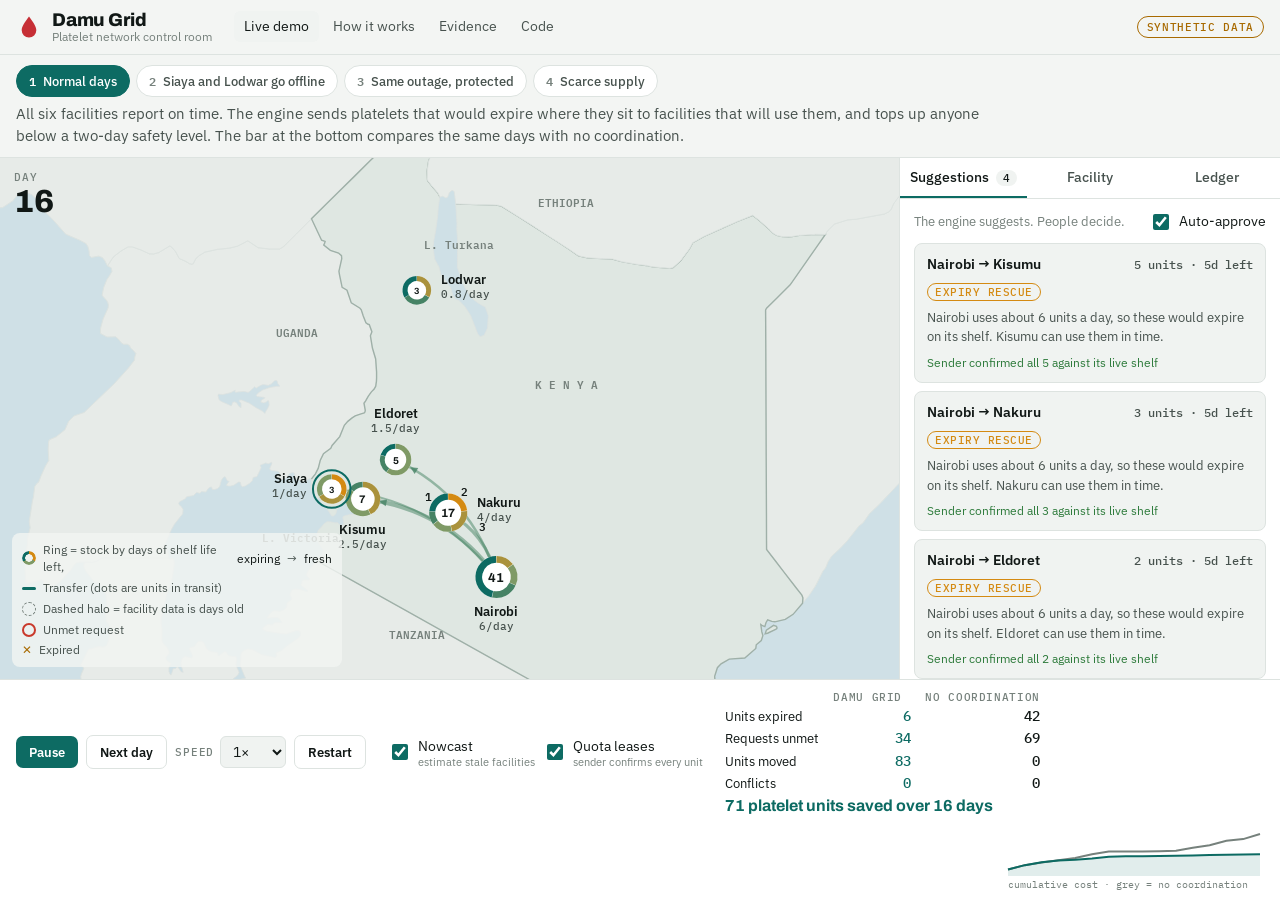
==== web/index.html @ b0bdc528 "Damu Grid: platelet network coordination prototype Working technical slice for the Terumo BCT Africa" ====
<!doctype html>
<html lang="en">
<head>
<meta charset="utf-8">
<meta name="viewport" content="width=device-width,initial-scale=1,viewport-fit=cover">
<title>Damu Grid · Platelet network control room</title>
<meta name="description" content="Damu Grid: offline-first platelet stock coordination for African blood services. Live demo with synthetic data, built for the Terumo BCT Africa Hackathon 2026.">
<meta property="og:title" content="Damu Grid · Platelet network control room">
<meta property="og:description" content="Nowcast, age-aware transfers and quota leases, running live on a synthetic Kenyan platelet network.">
<link rel="icon" href="data:image/svg+xml,%3Csvg xmlns='http://www.w3.org/2000/svg' viewBox='0 0 32 32'%3E%3Cpath d='M16 3c5 7 9 12 9 17a9 9 0 0 1-18 0c0-5 4-10 9-17z' fill='%23e5484d'/%3E%3C/svg%3E">
<link rel="preconnect" href="https://fonts.googleapis.com">
<link rel="preconnect" href="https://fonts.gstatic.com" crossorigin>
<link rel="stylesheet" href="https://fonts.googleapis.com/css2?family=Archivo:wght@600;800&family=IBM+Plex+Sans:wght@400;500;600&family=IBM+Plex+Mono:wght@400;500&display=swap">
<link rel="stylesheet" href="css/app.css">
</head>
<body>
<header class="top">
  <a class="brand" href="./" aria-label="Damu Grid home">
    <svg viewBox="0 0 32 32" aria-hidden="true"><path d="M16 3c5 7 9 12 9 17a9 9 0 0 1-18 0c0-5 4-10 9-17z"/></svg>
    <span><b>Damu Grid</b><small>Platelet network control room</small></span>
  </a>
  <nav class="links" aria-label="Pages">
    <a href="./" aria-current="page">Live demo</a>
    <a href="method.html">How it works</a>
    <a href="evidence.html">Evidence</a>
    <a href="https://github.com/bleymambwe/damu-grid" target="_blank" rel="noopener">Code</a>
  </nav>
  <span class="synthetic" title="All facilities' stock, demand and supply are simulated. No real patient or donor data.">Synthetic data</span>
</header>

<section class="story" aria-label="Guided scenarios">
  <div class="chips" role="tablist" id="story"></div>
  <p class="storyline" id="storyline"></p>
</section>

<main class="room">
  <section class="mapwrap" aria-label="Network map">
    <canvas id="map" aria-label="Map of Kenya showing platelet stock at six facilities and transfers between them"></canvas>
    <div class="daybadge"><span class="lbl">Day</span><b id="dayno">0</b><span id="phase" class="lbl"></span></div>
    <div class="legend" aria-hidden="true">
      <span><i class="ring-life"></i>Ring = stock by days of shelf life left, <em>expiring</em> → <em>fresh</em></span>
      <span><i class="arc"></i>Transfer (dots are units in transit)</span>
      <span><i class="stale"></i>Dashed halo = facility data is days old</span>
      <span><i class="unmet"></i>Unmet request</span>
      <span><i class="exp">✕</i>Expired</span>
    </div>
    <div class="await" id="await" hidden>
      <p><b id="await-n">0</b> transfer suggestions are waiting for a decision.</p>
      <button class="btn" id="apply">Apply decisions</button>
    </div>
  </section>

  <aside class="panel" aria-label="Control panel">
    <div class="tabs" role="tablist">
      <button role="tab" id="tab-sugg" aria-selected="true" aria-controls="pane-sugg">Suggestions <span class="count" id="sugg-count">0</span></button>
      <button role="tab" id="tab-fac" aria-selected="false" aria-controls="pane-fac">Facility</button>
      <button role="tab" id="tab-log" aria-selected="false" aria-controls="pane-log">Ledger</button>
    </div>
    <div class="pane" id="pane-sugg" role="tabpanel" aria-labelledby="tab-sugg">
      <div class="panehead">
        <p class="hint">The engine suggests. People decide.</p>
        <label class="switch"><input type="checkbox" id="auto" checked><span>Auto-approve</span></label>
      </div>
      <ol class="sugg" id="sugg"></ol>
    </div>
    <div class="pane" id="pane-fac" role="tabpanel" aria-labelledby="tab-fac" hidden></div>
    <div class="pane" id="pane-log" role="tabpanel" aria-labelledby="tab-log" hidden><ol class="ledger" id="ledger"></ol></div>
  </aside>
</main>

<footer class="dock">
  <div class="transport">
    <button class="btn" id="play">Pause</button>
    <button class="btn ghost" id="step" title="Next day (→)">Next day</button>
    <label class="sel"><span class="lbl">Speed</span>
      <select id="speed"><option value="0.5">0.5×</option><option value="1" selected>1×</option><option value="2">2×</option><option value="4">4×</option></select></label>
    <button class="btn ghost" id="reset">Restart</button>
  </div>
  <div class="layers" role="group" aria-label="Engine layers">
    <label class="switch"><input type="checkbox" id="l-now" checked><span>Nowcast <small>estimate stale facilities</small></span></label>
    <label class="switch"><input type="checkbox" id="l-lease" checked><span>Quota leases <small>sender confirms every unit</small></span></label>
  </div>
  <div class="compare" id="compare"></div>
  <canvas id="spark" width="260" height="64" aria-label="Cumulative cost: Damu Grid versus no coordination"></canvas>
</footer>

<script src="js/engine.js"></script>
<script src="js/app.js"></script>
</body>
</html>
---- web/css/app.css ----
/* Damu Grid control room. Dark-first; light palette via prefers-color-scheme. */
:root{
  --bg:#0b0f0e; --panel:#121816; --panel-2:#18201d; --ink:#e8eeeb; --ink-2:#aab6b1; --muted:#7c8984; --line:#24302c;
  --accent:#3fbfb0; --accent-ink:#06120f; --brand:#e5484d;
  --life1:#f0b44e; --life2:#a9c08f; --life3:#3fbfb0;
  --unmet:#ff6b5e; --expired:#e2a83c; --ok:#6cc47a;
  --land:#141c19; --land-ken:#1b2622; --border-ken:#3a4b45; --water:#0e1c22;
  --f-display:"Archivo",system-ui,sans-serif; --f-ui:"IBM Plex Sans",system-ui,-apple-system,"Segoe UI",sans-serif; --f-mono:"IBM Plex Mono",ui-monospace,Consolas,monospace;
  color-scheme:dark;
}
@media (prefers-color-scheme: light){:root{
  --bg:#f3f5f3; --panel:#ffffff; --panel-2:#f0f3f1; --ink:#111816; --ink-2:#47524e; --muted:#76817c; --line:#dde3e0;
  --accent:#0d6b63; --accent-ink:#ffffff; --brand:#c62f35;
  --life1:#d48a12; --life2:#7f9a66; --life3:#0d6b63;
  --unmet:#c93a2c; --expired:#a86a00; --ok:#2c7a3a;
  --land:#e7ebe8; --land-ken:#dfe7e2; --border-ken:#9fb0a8; --water:#cfe0e6;
  color-scheme:light;}}
*{box-sizing:border-box}
html,body{height:100%}
body{margin:0;background:var(--bg);color:var(--ink);font:14px/1.5 var(--f-ui);display:grid;grid-template-rows:auto auto 1fr auto;min-height:100%}
a{color:var(--accent)}
:focus-visible{outline:2px solid var(--accent);outline-offset:2px}
.lbl{font:500 .68rem var(--f-mono);letter-spacing:.08em;text-transform:uppercase;color:var(--muted)}
[hidden]{display:none!important}

/* header */
.top{display:flex;flex-wrap:wrap;align-items:center;gap:10px 22px;padding:10px 16px;border-bottom:1px solid var(--line);padding-top:max(10px,env(safe-area-inset-top))}
.brand{display:flex;align-items:center;gap:10px;text-decoration:none;color:var(--ink)}
.brand svg{width:26px;height:26px;fill:var(--brand)}
.brand span{display:grid;line-height:1.15}
.brand b{font:800 1.15rem var(--f-display);letter-spacing:-.01em}
.brand small{color:var(--muted);font-size:.74rem}
.links{display:flex;gap:4px;flex-wrap:wrap}
.links a{color:var(--ink-2);text-decoration:none;padding:5px 10px;border-radius:6px;font-size:.88rem}
.links a:hover{background:var(--panel-2);color:var(--ink)}
.links a[aria-current="page"]{color:var(--ink);background:var(--panel-2)}
.synthetic{margin-left:auto;font:500 .7rem var(--f-mono);text-transform:uppercase;letter-spacing:.06em;color:var(--expired);border:1px solid currentColor;border-radius:999px;padding:3px 9px}

/* story */
.story{display:grid;gap:6px;padding:10px 16px;border-bottom:1px solid var(--line)}
.chips{display:flex;flex-wrap:wrap;gap:6px}
.chip{font:500 .84rem var(--f-ui);background:var(--panel);color:var(--ink-2);border:1px solid var(--line);border-radius:999px;padding:5px 12px;cursor:pointer;display:flex;gap:7px;align-items:center}
.chip b{font:600 .72rem var(--f-mono);color:var(--muted)}
.chip[aria-selected="true"]{background:var(--accent);color:var(--accent-ink);border-color:var(--accent)}
.chip[aria-selected="true"] b{color:var(--accent-ink)}
.storyline{margin:0;color:var(--ink-2);max-width:110ch;font-size:.92rem}

/* room */
.room{display:grid;grid-template-columns:minmax(0,1fr) 380px;min-height:0}
@media (max-width:980px){.room{grid-template-columns:1fr}}
.mapwrap{position:relative;min-height:420px;border-right:1px solid var(--line)}
#map{position:absolute;inset:0;width:100%;height:100%;display:block;cursor:pointer}
@media (max-width:980px){.mapwrap{min-height:0;aspect-ratio:1/1;border-right:0;border-bottom:1px solid var(--line)}}
.daybadge{position:absolute;top:12px;left:14px;display:grid;line-height:1.1;pointer-events:none}
.daybadge b{font:800 2rem var(--f-display);font-variant-numeric:tabular-nums}
.legend{position:absolute;left:12px;bottom:12px;display:grid;gap:3px;font-size:.74rem;color:var(--ink-2);background:color-mix(in srgb,var(--bg) 80%,transparent);padding:8px 10px;border-radius:8px;max-width:330px;pointer-events:none}
.legend span{display:flex;align-items:center;gap:7px}
.legend em{font-style:normal;color:var(--ink)}
.legend i{display:inline-block;flex:none;width:14px;height:14px;border-radius:50%}
.legend .ring-life{background:conic-gradient(var(--life1) 0 33%,var(--life2) 0 66%,var(--life3) 0);-webkit-mask:radial-gradient(circle,transparent 3.5px,#000 4px);mask:radial-gradient(circle,transparent 3.5px,#000 4px)}
.legend .arc{height:3px;border-radius:2px;background:var(--accent)}
.legend .stale{border:1.5px dashed var(--muted)}
.legend .unmet{border:2px solid var(--unmet)}
.legend .exp{width:auto;height:auto;color:var(--expired);font-style:normal;font-weight:700}
.await{position:absolute;right:14px;top:12px;background:var(--panel);border:1px solid var(--accent);border-radius:10px;padding:10px 12px;display:grid;gap:8px;max-width:260px}
.await p{margin:0;font-size:.86rem}
@media (max-width:640px){.legend{display:none}}

/* panel */
.panel{display:grid;grid-template-rows:auto 1fr;min-height:0;background:var(--panel)}
.tabs{display:flex;border-bottom:1px solid var(--line)}
.tabs button{flex:1;font:500 .86rem var(--f-ui);background:none;color:var(--ink-2);border:0;border-bottom:2px solid transparent;padding:10px 8px;cursor:pointer}
.tabs button[aria-selected="true"]{color:var(--ink);border-bottom-color:var(--accent)}
.count{font:500 .7rem var(--f-mono);background:var(--panel-2);border-radius:999px;padding:1px 7px;margin-left:4px}
.pane{overflow:auto;padding:12px 14px;min-height:0;max-height:calc(100vh - 260px)}
@media (max-width:980px){.pane{max-height:none}}
.panehead{display:flex;justify-content:space-between;align-items:center;gap:10px;margin-bottom:10px}
.hint{margin:0;color:var(--muted);font-size:.82rem}
.sugg,.ledger{list-style:none;margin:0;padding:0;display:grid;gap:8px}
.card{background:var(--panel-2);border:1px solid var(--line);border-radius:8px;padding:10px 12px;display:grid;gap:6px}
.card .route{display:flex;justify-content:space-between;gap:8px;align-items:baseline}
.card .route b{font-weight:600}
.card .route span{font:500 .78rem var(--f-mono);color:var(--ink-2);white-space:nowrap}
.card p{margin:0;font-size:.82rem;color:var(--ink-2)}
.card .lease{font-size:.78rem}
.card .lease.ok{color:var(--ok)} .card .lease.part{color:var(--expired)} .card .lease.off{color:var(--muted)}
.card .act{display:flex;gap:6px}
.tag{display:inline-block;font:500 .66rem var(--f-mono);text-transform:uppercase;letter-spacing:.05em;padding:1px 7px;border-radius:999px;border:1px solid currentColor}
.tag.rescue{color:var(--life1)} .tag.fill{color:var(--accent)} .tag.rej{color:var(--muted)}
.empty{color:var(--muted);font-size:.86rem;padding:8px 0}
.ledger li{font-size:.8rem;color:var(--ink-2);border-bottom:1px solid var(--line);padding-bottom:6px}
.ledger li b{font:500 .74rem var(--f-mono);color:var(--muted);margin-right:6px}
.ledger .u{color:var(--unmet)} .ledger .x{color:var(--expired)} .ledger .t{color:var(--accent)}

/* facility pane */
.fac h3{margin:0;font:700 1.15rem var(--f-display)}
.fac .sub{color:var(--muted);font-size:.82rem;margin:2px 0 10px}
.seg{display:inline-flex;border:1px solid var(--line);border-radius:8px;overflow:hidden}
.seg button{font:500 .8rem var(--f-ui);background:none;color:var(--ink-2);border:0;padding:5px 10px;cursor:pointer}
.seg button[aria-pressed="true"]{background:var(--accent);color:var(--accent-ink)}
.stats{display:grid;grid-template-columns:repeat(3,1fr);gap:8px;margin:12px 0}
.stats div{background:var(--panel-2);border-radius:8px;padding:8px;display:grid}
.stats b{font:600 1.15rem var(--f-display);font-variant-numeric:tabular-nums}
.stats span{font-size:.72rem;color:var(--muted)}
.bars{display:grid;gap:5px;margin-top:6px}
.bars .row{display:grid;grid-template-columns:62px 1fr 34px;gap:8px;align-items:center;font:500 .74rem var(--f-mono);color:var(--ink-2)}
.bars .track{display:grid;gap:2px}
.bars .b{height:7px;border-radius:2px}
.bars .b.view{opacity:.55;background:repeating-linear-gradient(90deg,currentColor 0 3px,transparent 3px 5px)}
.keyline{display:flex;gap:14px;font-size:.74rem;color:var(--muted);margin-top:6px}

/* dock */
.dock{display:flex;flex-wrap:wrap;gap:12px 22px;align-items:center;padding:10px 16px;border-top:1px solid var(--line);background:var(--panel);padding-bottom:max(10px,env(safe-area-inset-bottom))}
.transport,.layers{display:flex;flex-wrap:wrap;gap:8px;align-items:center}
.btn{font:600 .84rem var(--f-ui);background:var(--accent);color:var(--accent-ink);border:0;border-radius:7px;padding:7px 13px;cursor:pointer}
.btn.ghost{background:transparent;color:var(--ink);border:1px solid var(--line)}
.btn.small{padding:4px 10px;font-size:.78rem}
.btn.no{background:transparent;color:var(--ink-2);border:1px solid var(--line)}
.sel{display:flex;align-items:center;gap:6px}
select{font:inherit;background:var(--panel-2);color:var(--ink);border:1px solid var(--line);border-radius:6px;padding:5px 8px}
.switch{display:flex;align-items:center;gap:7px;cursor:pointer;font-size:.86rem}
.switch input{accent-color:var(--accent);width:16px;height:16px}
.switch small{display:block;color:var(--muted);font-size:.7rem;line-height:1.1}
.compare{display:grid;grid-template-columns:auto repeat(2,minmax(78px,auto));gap:2px 14px;font-size:.8rem;align-items:baseline}
.compare .h{font:500 .66rem var(--f-mono);text-transform:uppercase;letter-spacing:.06em;color:var(--muted)}
.compare .v{font:500 .9rem var(--f-mono);text-align:right;font-variant-numeric:tabular-nums}
.compare .us{color:var(--accent)}
.compare .saved{grid-column:1/-1;font:700 1rem var(--f-display);color:var(--accent);margin-top:2px}
#spark{width:260px;height:64px;margin-left:auto}
@media (max-width:760px){#spark{margin-left:0;width:100%}}
@media (prefers-reduced-motion:reduce){*{scroll-behavior:auto}}
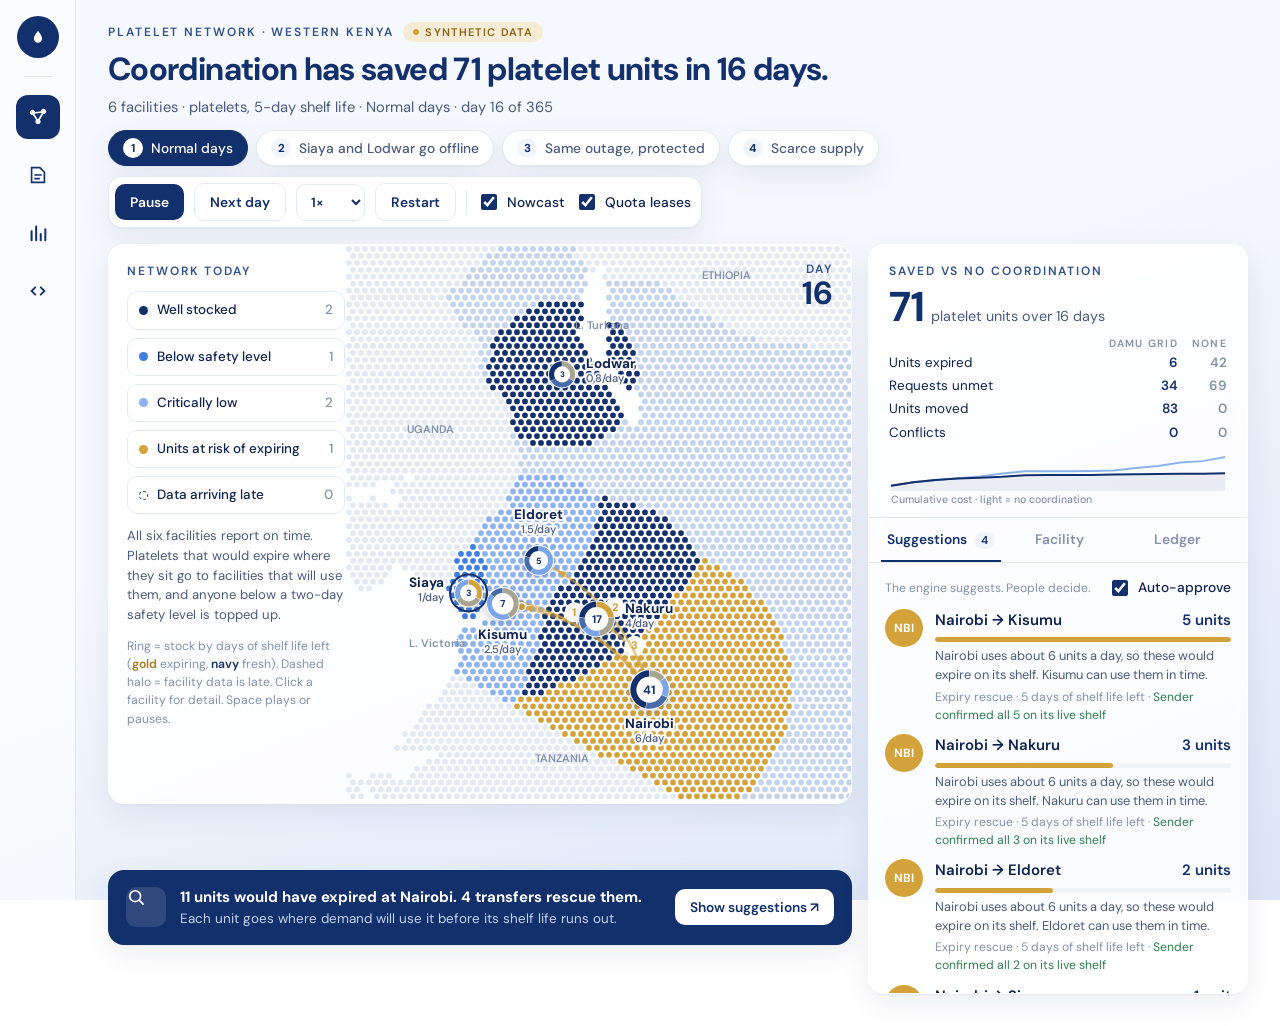
==== commit 14a5fa37: "Restyle demo in the SME Export Passport visual language DM Sans, navy and blue tints with gold highl" ====
--- a/web/index.html
+++ b/web/index.html
@@ -7,82 +7,92 @@
 <meta name="description" content="Damu Grid: offline-first platelet stock coordination for African blood services. Live demo with synthetic data, built for the Terumo BCT Africa Hackathon 2026.">
 <meta property="og:title" content="Damu Grid · Platelet network control room">
 <meta property="og:description" content="Nowcast, age-aware transfers and quota leases, running live on a synthetic Kenyan platelet network.">
-<link rel="icon" href="data:image/svg+xml,%3Csvg xmlns='http://www.w3.org/2000/svg' viewBox='0 0 32 32'%3E%3Cpath d='M16 3c5 7 9 12 9 17a9 9 0 0 1-18 0c0-5 4-10 9-17z' fill='%23e5484d'/%3E%3C/svg%3E">
+<link rel="icon" href="data:image/svg+xml,%3Csvg xmlns='http://www.w3.org/2000/svg' viewBox='0 0 32 32'%3E%3Ccircle cx='16' cy='16' r='16' fill='%2312306b'/%3E%3Cpath d='M16 7c3.4 4.6 6 8 6 11.2a6 6 0 0 1-12 0C10 15 12.6 11.6 16 7z' fill='%23fff'/%3E%3C/svg%3E">
 <link rel="preconnect" href="https://fonts.googleapis.com">
 <link rel="preconnect" href="https://fonts.gstatic.com" crossorigin>
-<link rel="stylesheet" href="https://fonts.googleapis.com/css2?family=Archivo:wght@600;800&family=IBM+Plex+Sans:wght@400;500;600&family=IBM+Plex+Mono:wght@400;500&display=swap">
+<link rel="stylesheet" href="https://fonts.googleapis.com/css2?family=DM+Sans:opsz,wght@9..40,400;9..40,500;9..40,600;9..40,700&display=swap">
 <link rel="stylesheet" href="css/app.css">
 </head>
 <body>
-<header class="top">
-  <a class="brand" href="./" aria-label="Damu Grid home">
-    <svg viewBox="0 0 32 32" aria-hidden="true"><path d="M16 3c5 7 9 12 9 17a9 9 0 0 1-18 0c0-5 4-10 9-17z"/></svg>
-    <span><b>Damu Grid</b><small>Platelet network control room</small></span>
+<nav class="rail" aria-label="Damu Grid">
+  <a class="mark" href="./" aria-label="Damu Grid home">
+    <svg viewBox="0 0 32 32" aria-hidden="true"><path d="M16 7c3.4 4.6 6 8 6 11.2a6 6 0 0 1-12 0C10 15 12.6 11.6 16 7z"/></svg>
   </a>
-  <nav class="links" aria-label="Pages">
-    <a href="./" aria-current="page">Live demo</a>
-    <a href="method.html">How it works</a>
-    <a href="evidence.html">Evidence</a>
-    <a href="https://github.com/bleymambwe/damu-grid" target="_blank" rel="noopener">Code</a>
-  </nav>
-  <span class="synthetic" title="All facilities' stock, demand and supply are simulated. No real patient or donor data.">Synthetic data</span>
-</header>
+  <span class="sep" aria-hidden="true"></span>
+  <a class="ico on" href="./" aria-current="page" title="Live network map" aria-label="Live network map">
+    <svg viewBox="0 0 24 24" aria-hidden="true"><circle cx="6" cy="7" r="2.4"/><circle cx="18" cy="6" r="2.4"/><circle cx="12" cy="17" r="2.4"/><path d="M8 7.6l8-1M7 9l4 6M17 8l-4 7" fill="none" stroke-width="1.8"/></svg></a>
+  <a class="ico" href="method.html" title="How it works" aria-label="How it works">
+    <svg viewBox="0 0 24 24" aria-hidden="true"><path d="M5 4h9l5 5v11H5z" fill="none" stroke-width="1.8"/><path d="M8 12h8M8 16h6" fill="none" stroke-width="1.8"/></svg></a>
+  <a class="ico" href="evidence.html" title="Evidence" aria-label="Evidence">
+    <svg viewBox="0 0 24 24" aria-hidden="true"><path d="M5 20V10M10 20V5M15 20v-7M20 20V8" fill="none" stroke-width="2.2" stroke-linecap="round"/></svg></a>
+  <a class="ico" href="https://github.com/bleymambwe/damu-grid" target="_blank" rel="noopener" title="Code on GitHub" aria-label="Code on GitHub">
+    <svg viewBox="0 0 24 24" aria-hidden="true"><path d="M9 8l-4 4 4 4M15 8l4 4-4 4" fill="none" stroke-width="2" stroke-linecap="round"/></svg></a>
+</nav>
 
-<section class="story" aria-label="Guided scenarios">
-  <div class="chips" role="tablist" id="story"></div>
-  <p class="storyline" id="storyline"></p>
-</section>
-
-<main class="room">
-  <section class="mapwrap" aria-label="Network map">
-    <canvas id="map" aria-label="Map of Kenya showing platelet stock at six facilities and transfers between them"></canvas>
-    <div class="daybadge"><span class="lbl">Day</span><b id="dayno">0</b><span id="phase" class="lbl"></span></div>
-    <div class="legend" aria-hidden="true">
-      <span><i class="ring-life"></i>Ring = stock by days of shelf life left, <em>expiring</em> → <em>fresh</em></span>
-      <span><i class="arc"></i>Transfer (dots are units in transit)</span>
-      <span><i class="stale"></i>Dashed halo = facility data is days old</span>
-      <span><i class="unmet"></i>Unmet request</span>
-      <span><i class="exp">✕</i>Expired</span>
-    </div>
-    <div class="await" id="await" hidden>
-      <p><b id="await-n">0</b> transfer suggestions are waiting for a decision.</p>
-      <button class="btn" id="apply">Apply decisions</button>
-    </div>
-  </section>
-
-  <aside class="panel" aria-label="Control panel">
-    <div class="tabs" role="tablist">
-      <button role="tab" id="tab-sugg" aria-selected="true" aria-controls="pane-sugg">Suggestions <span class="count" id="sugg-count">0</span></button>
-      <button role="tab" id="tab-fac" aria-selected="false" aria-controls="pane-fac">Facility</button>
-      <button role="tab" id="tab-log" aria-selected="false" aria-controls="pane-log">Ledger</button>
-    </div>
-    <div class="pane" id="pane-sugg" role="tabpanel" aria-labelledby="tab-sugg">
-      <div class="panehead">
-        <p class="hint">The engine suggests. People decide.</p>
-        <label class="switch"><input type="checkbox" id="auto" checked><span>Auto-approve</span></label>
-      </div>
-      <ol class="sugg" id="sugg"></ol>
-    </div>
-    <div class="pane" id="pane-fac" role="tabpanel" aria-labelledby="tab-fac" hidden></div>
-    <div class="pane" id="pane-log" role="tabpanel" aria-labelledby="tab-log" hidden><ol class="ledger" id="ledger"></ol></div>
-  </aside>
-</main>
-
-<footer class="dock">
-  <div class="transport">
+<div class="page">
+  <header class="head">
+    <div class="eyebrow">Platelet network · Western Kenya <span class="pill-demo"><i></i>Synthetic data</span></div>
+    <h1 id="headline">Coordination is moving platelets before they expire.</h1>
+    <p class="sub" id="subline"></p>
+    <div class="controls">
+      <div class="chips" id="story" role="tablist" aria-label="Guided scenarios"></div>
+      <div class="dock" role="group" aria-label="Playback and engine layers">
     <button class="btn" id="play">Pause</button>
     <button class="btn ghost" id="step" title="Next day (→)">Next day</button>
-    <label class="sel"><span class="lbl">Speed</span>
-      <select id="speed"><option value="0.5">0.5×</option><option value="1" selected>1×</option><option value="2">2×</option><option value="4">4×</option></select></label>
+    <select id="speed" aria-label="Speed"><option value="0.5">0.5×</option><option value="1" selected>1×</option><option value="2">2×</option><option value="4">4×</option></select>
     <button class="btn ghost" id="reset">Restart</button>
+    <span class="vsep" aria-hidden="true"></span>
+    <label class="switch"><input type="checkbox" id="l-now" checked><span>Nowcast</span></label>
+    <label class="switch"><input type="checkbox" id="l-lease" checked><span>Quota leases</span></label>
   </div>
-  <div class="layers" role="group" aria-label="Engine layers">
-    <label class="switch"><input type="checkbox" id="l-now" checked><span>Nowcast <small>estimate stale facilities</small></span></label>
-    <label class="switch"><input type="checkbox" id="l-lease" checked><span>Quota leases <small>sender confirms every unit</small></span></label>
-  </div>
-  <div class="compare" id="compare"></div>
-  <canvas id="spark" width="260" height="64" aria-label="Cumulative cost: Damu Grid versus no coordination"></canvas>
-</footer>
+    </div>
+  </header>
+
+  <main class="grid">
+    <section class="card mapcard" aria-label="Network map">
+      <div class="maplegend">
+        <div class="eyebrow">Network today</div>
+        <ul class="legend" id="legend"></ul>
+        <p class="story" id="storyline"></p>
+        <p class="hint">Ring = stock by days of shelf life left (<span class="g">gold</span> expiring, <span class="n">navy</span> fresh). Dashed halo = facility data is late. Click a facility for detail. Space plays or pauses.</p>
+      </div>
+      <canvas id="map" aria-label="Dot map of western Kenya showing platelet stock at six facilities and transfers between them"></canvas>
+      <div class="daybadge"><span class="eyebrow">Day</span><b id="dayno">0</b></div>
+      <div class="await" id="await" hidden>
+        <p><b id="await-n">0</b> suggestions are waiting for your decision.</p>
+        <button class="btn" id="apply">Apply decisions</button>
+      </div>
+    </section>
+
+    <aside class="card side" aria-label="Results and suggestions">
+      <div class="sidehead">
+        <div class="eyebrow">Saved vs no coordination</div>
+        <div class="big"><b id="saved">0</b><span id="saved-sub">platelet units</span></div>
+        <div class="compare" id="compare"></div>
+        <canvas id="spark" width="300" height="54" aria-label="Cumulative cost, Damu Grid versus no coordination"></canvas>
+      </div>
+      <div class="tabs" role="tablist">
+        <button role="tab" id="tab-sugg" aria-selected="true" aria-controls="pane-sugg">Suggestions <span class="count" id="sugg-count">0</span></button>
+        <button role="tab" id="tab-fac" aria-selected="false" aria-controls="pane-fac">Facility</button>
+        <button role="tab" id="tab-log" aria-selected="false" aria-controls="pane-log">Ledger</button>
+      </div>
+      <div class="pane" id="pane-sugg" role="tabpanel" aria-labelledby="tab-sugg">
+        <div class="panehead"><p class="hint">The engine suggests. People decide.</p>
+          <label class="switch"><input type="checkbox" id="auto" checked><span>Auto-approve</span></label></div>
+        <ol class="sugg" id="sugg"></ol>
+      </div>
+      <div class="pane" id="pane-fac" role="tabpanel" aria-labelledby="tab-fac" hidden></div>
+      <div class="pane" id="pane-log" role="tabpanel" aria-labelledby="tab-log" hidden><ol class="ledger" id="ledger"></ol></div>
+    </aside>
+
+    <section class="banner" id="banner" aria-live="polite">
+      <span class="bico" aria-hidden="true"><svg viewBox="0 0 24 24"><circle cx="11" cy="11" r="6.5" fill="none" stroke-width="2"/><path d="M16 16l4.5 4.5" stroke-width="2" stroke-linecap="round"/></svg></span>
+      <div><b id="b-title"></b><span id="b-sub"></span></div>
+      <button class="btn light" id="b-act"></button>
+    </section>
+  </main>
+
+</div>
 
 <script src="js/engine.js"></script>
 <script src="js/app.js"></script>
--- a/web/css/app.css
+++ b/web/css/app.css
@@ -1,131 +1,140 @@
-/* Damu Grid control room. Dark-first; light palette via prefers-color-scheme. */
+/* Damu Grid · visual language shared with SME Export Passport (DM Sans, navy + blue tints + gold, dot map, soft cards). */
 :root{
-  --bg:#0b0f0e; --panel:#121816; --panel-2:#18201d; --ink:#e8eeeb; --ink-2:#aab6b1; --muted:#7c8984; --line:#24302c;
-  --accent:#3fbfb0; --accent-ink:#06120f; --brand:#e5484d;
-  --life1:#f0b44e; --life2:#a9c08f; --life3:#3fbfb0;
-  --unmet:#ff6b5e; --expired:#e2a83c; --ok:#6cc47a;
-  --land:#141c19; --land-ken:#1b2622; --border-ken:#3a4b45; --water:#0e1c22;
-  --f-display:"Archivo",system-ui,sans-serif; --f-ui:"IBM Plex Sans",system-ui,-apple-system,"Segoe UI",sans-serif; --f-mono:"IBM Plex Mono",ui-monospace,Consolas,monospace;
-  color-scheme:dark;
+  --bg1:#f5f8fd; --bg2:#dce6f7;
+  --card:rgba(255,255,255,.86); --card-solid:#ffffff; --card-line:rgba(255,255,255,.9);
+  --ink:#0f2350; --ink-2:#4a5b7d; --muted:#8391ab; --line:#e4eaf4; --soft:#f1f5fb;
+  --navy:#12306b; --blue:#3f7ee0; --blue-2:#8db3ee; --pale:#cfdcf3; --gold:#d4a23a; --gold-soft:#f6ecd6;
+  --red:#cf4a3f; --ok:#2f7d4f;
+  --dot-land:#e3e9f3; --dot-ken:#c3d3ee;
+  --life1:#d4a23a; --life2:#7aa5e8; --life3:#12306b;
+  --shadow:0 1px 2px rgba(15,35,80,.04),0 10px 30px rgba(15,35,80,.07);
+  --f:"DM Sans",ui-sans-serif,system-ui,-apple-system,"Segoe UI",sans-serif;
+  color-scheme:light;
 }
-@media (prefers-color-scheme: light){:root{
-  --bg:#f3f5f3; --panel:#ffffff; --panel-2:#f0f3f1; --ink:#111816; --ink-2:#47524e; --muted:#76817c; --line:#dde3e0;
-  --accent:#0d6b63; --accent-ink:#ffffff; --brand:#c62f35;
-  --life1:#d48a12; --life2:#7f9a66; --life3:#0d6b63;
-  --unmet:#c93a2c; --expired:#a86a00; --ok:#2c7a3a;
-  --land:#e7ebe8; --land-ken:#dfe7e2; --border-ken:#9fb0a8; --water:#cfe0e6;
-  color-scheme:light;}}
 *{box-sizing:border-box}
-html,body{height:100%}
-body{margin:0;background:var(--bg);color:var(--ink);font:14px/1.5 var(--f-ui);display:grid;grid-template-rows:auto auto 1fr auto;min-height:100%}
-a{color:var(--accent)}
-:focus-visible{outline:2px solid var(--accent);outline-offset:2px}
-.lbl{font:500 .68rem var(--f-mono);letter-spacing:.08em;text-transform:uppercase;color:var(--muted)}
+html,body{min-height:100%}
+body{margin:0;font:15px/1.5 var(--f);color:var(--ink);background:linear-gradient(160deg,var(--bg1) 0%,var(--bg1) 45%,var(--bg2) 100%) fixed;display:grid;grid-template-columns:76px minmax(0,1fr)}
+a{color:var(--blue)}
+:focus-visible{outline:2px solid var(--blue);outline-offset:2px}
 [hidden]{display:none!important}
+.eyebrow{font:600 12px var(--f);letter-spacing:.16em;text-transform:uppercase;color:#31518b;display:flex;align-items:center;gap:10px;flex-wrap:wrap}
 
-/* header */
-.top{display:flex;flex-wrap:wrap;align-items:center;gap:10px 22px;padding:10px 16px;border-bottom:1px solid var(--line);padding-top:max(10px,env(safe-area-inset-top))}
-.brand{display:flex;align-items:center;gap:10px;text-decoration:none;color:var(--ink)}
-.brand svg{width:26px;height:26px;fill:var(--brand)}
-.brand span{display:grid;line-height:1.15}
-.brand b{font:800 1.15rem var(--f-display);letter-spacing:-.01em}
-.brand small{color:var(--muted);font-size:.74rem}
-.links{display:flex;gap:4px;flex-wrap:wrap}
-.links a{color:var(--ink-2);text-decoration:none;padding:5px 10px;border-radius:6px;font-size:.88rem}
-.links a:hover{background:var(--panel-2);color:var(--ink)}
-.links a[aria-current="page"]{color:var(--ink);background:var(--panel-2)}
-.synthetic{margin-left:auto;font:500 .7rem var(--f-mono);text-transform:uppercase;letter-spacing:.06em;color:var(--expired);border:1px solid currentColor;border-radius:999px;padding:3px 9px}
+/* rail */
+.rail{position:sticky;top:0;height:100vh;display:flex;flex-direction:column;align-items:center;gap:14px;padding:16px 0;background:rgba(255,255,255,.55);border-right:1px solid var(--line)}
+.mark{width:42px;height:42px;border-radius:50%;background:var(--navy);display:grid;place-items:center}
+.mark svg{width:22px;height:22px;fill:#fff}
+.sep{width:28px;height:1px;background:var(--line);margin:4px 0}
+.ico{width:44px;height:44px;border-radius:12px;display:grid;place-items:center;color:var(--navy)}
+.ico svg{width:22px;height:22px;fill:currentColor;stroke:currentColor}
+.ico:hover{background:var(--soft)}
+.ico.on{background:var(--navy);color:#fff}
 
-/* story */
-.story{display:grid;gap:6px;padding:10px 16px;border-bottom:1px solid var(--line)}
-.chips{display:flex;flex-wrap:wrap;gap:6px}
-.chip{font:500 .84rem var(--f-ui);background:var(--panel);color:var(--ink-2);border:1px solid var(--line);border-radius:999px;padding:5px 12px;cursor:pointer;display:flex;gap:7px;align-items:center}
-.chip b{font:600 .72rem var(--f-mono);color:var(--muted)}
-.chip[aria-selected="true"]{background:var(--accent);color:var(--accent-ink);border-color:var(--accent)}
-.chip[aria-selected="true"] b{color:var(--accent-ink)}
-.storyline{margin:0;color:var(--ink-2);max-width:110ch;font-size:.92rem}
+/* page */
+.page{padding:22px clamp(16px,2.6vw,32px) 32px;display:grid;gap:16px;min-width:0}
+.head{display:grid;gap:8px}
+.pill-demo{display:inline-flex;align-items:center;gap:6px;background:var(--gold-soft);color:#8a6414;border-radius:999px;padding:3px 10px;font:600 11px var(--f);letter-spacing:.12em}
+.pill-demo i{width:6px;height:6px;border-radius:50%;background:var(--gold)}
+h1{margin:0;font:700 clamp(1.5rem,2.6vw,2rem)/1.2 var(--f);letter-spacing:-.02em;color:var(--navy);text-wrap:balance}
+.sub{margin:0;color:var(--ink-2);font-size:.92rem}
+.chips{display:flex;flex-wrap:wrap;gap:8px}
+.chip{font:500 .86rem var(--f);background:var(--card-solid);color:var(--ink-2);border:1px solid var(--line);border-radius:999px;padding:7px 14px;cursor:pointer;display:flex;gap:8px;align-items:center;box-shadow:var(--shadow)}
+.chip b{width:20px;height:20px;border-radius:50%;display:grid;place-items:center;background:var(--soft);color:var(--navy);font-size:.72rem}
+.chip[aria-selected="true"]{background:var(--navy);color:#fff;border-color:var(--navy)}
+.chip[aria-selected="true"] b{background:#fff;color:var(--navy)}
 
-/* room */
-.room{display:grid;grid-template-columns:minmax(0,1fr) 380px;min-height:0}
-@media (max-width:980px){.room{grid-template-columns:1fr}}
-.mapwrap{position:relative;min-height:420px;border-right:1px solid var(--line)}
-#map{position:absolute;inset:0;width:100%;height:100%;display:block;cursor:pointer}
-@media (max-width:980px){.mapwrap{min-height:0;aspect-ratio:1/1;border-right:0;border-bottom:1px solid var(--line)}}
-.daybadge{position:absolute;top:12px;left:14px;display:grid;line-height:1.1;pointer-events:none}
-.daybadge b{font:800 2rem var(--f-display);font-variant-numeric:tabular-nums}
-.legend{position:absolute;left:12px;bottom:12px;display:grid;gap:3px;font-size:.74rem;color:var(--ink-2);background:color-mix(in srgb,var(--bg) 80%,transparent);padding:8px 10px;border-radius:8px;max-width:330px;pointer-events:none}
-.legend span{display:flex;align-items:center;gap:7px}
-.legend em{font-style:normal;color:var(--ink)}
-.legend i{display:inline-block;flex:none;width:14px;height:14px;border-radius:50%}
-.legend .ring-life{background:conic-gradient(var(--life1) 0 33%,var(--life2) 0 66%,var(--life3) 0);-webkit-mask:radial-gradient(circle,transparent 3.5px,#000 4px);mask:radial-gradient(circle,transparent 3.5px,#000 4px)}
-.legend .arc{height:3px;border-radius:2px;background:var(--accent)}
-.legend .stale{border:1.5px dashed var(--muted)}
-.legend .unmet{border:2px solid var(--unmet)}
-.legend .exp{width:auto;height:auto;color:var(--expired);font-style:normal;font-weight:700}
-.await{position:absolute;right:14px;top:12px;background:var(--panel);border:1px solid var(--accent);border-radius:10px;padding:10px 12px;display:grid;gap:8px;max-width:260px}
+/* grid */
+.grid{display:grid;grid-template-columns:minmax(0,1fr) 380px;grid-template-areas:"map side" "banner side";gap:16px;align-items:start}
+@media (max-width:1100px){.grid{grid-template-columns:1fr;grid-template-areas:"map" "banner" "side"}}
+.card{background:var(--card);border:1px solid var(--card-line);border-radius:16px;box-shadow:var(--shadow);backdrop-filter:blur(6px)}
+.mapcard{grid-area:map;position:relative;min-height:560px;display:grid;grid-template-columns:236px minmax(0,1fr);overflow:hidden}
+@media (max-width:760px){.mapcard{grid-template-columns:1fr;min-height:0}}
+.maplegend{padding:18px 0 18px 18px;display:grid;gap:12px;align-content:start;z-index:1}
+@media (max-width:760px){.maplegend{padding:16px 16px 0}}
+.legend{list-style:none;margin:0;padding:0;display:grid;gap:8px}
+.legend li{display:flex;align-items:center;gap:9px;background:var(--card-solid);border:1px solid var(--line);border-radius:10px;padding:8px 11px;font-size:.84rem;font-weight:500}
+.legend li i{width:9px;height:9px;border-radius:50%;flex:none}
+.legend li span{margin-left:auto;color:var(--muted);font-variant-numeric:tabular-nums}
+.story{margin:0;font-size:.82rem;color:var(--ink-2)}
+.hint{margin:0;font-size:.76rem;color:var(--muted)}
+.hint .g{color:#a9781a;font-weight:600} .hint .n{color:var(--navy);font-weight:600}
+#map{width:100%;height:100%;min-height:540px;display:block;cursor:pointer}
+@media (max-width:760px){#map{min-height:0;aspect-ratio:1/1}}
+.daybadge{position:absolute;right:18px;top:16px;display:grid;justify-items:end;pointer-events:none}
+.daybadge b{font:700 2rem/1 var(--f);color:var(--navy);font-variant-numeric:tabular-nums}
+.await{position:absolute;right:16px;bottom:16px;background:var(--card-solid);border:1px solid var(--line);border-radius:14px;padding:12px 14px;display:grid;gap:8px;max-width:260px;box-shadow:var(--shadow)}
 .await p{margin:0;font-size:.86rem}
-@media (max-width:640px){.legend{display:none}}
 
-/* panel */
-.panel{display:grid;grid-template-rows:auto 1fr;min-height:0;background:var(--panel)}
-.tabs{display:flex;border-bottom:1px solid var(--line)}
-.tabs button{flex:1;font:500 .86rem var(--f-ui);background:none;color:var(--ink-2);border:0;border-bottom:2px solid transparent;padding:10px 8px;cursor:pointer}
-.tabs button[aria-selected="true"]{color:var(--ink);border-bottom-color:var(--accent)}
-.count{font:500 .7rem var(--f-mono);background:var(--panel-2);border-radius:999px;padding:1px 7px;margin-left:4px}
-.pane{overflow:auto;padding:12px 14px;min-height:0;max-height:calc(100vh - 260px)}
-@media (max-width:980px){.pane{max-height:none}}
+/* side */
+.side{grid-area:side;display:grid;grid-template-rows:auto auto 1fr;overflow:hidden;max-height:calc(100vh - 150px);position:sticky;top:16px}
+@media (max-width:1100px){.side{max-height:none;position:static}}
+.sidehead{padding:18px 20px 12px;border-bottom:1px solid var(--line);display:grid;gap:8px}
+.big{display:flex;align-items:baseline;gap:8px}
+.big b{font:700 2.6rem/1 var(--f);color:var(--navy);letter-spacing:-.02em;font-variant-numeric:tabular-nums}
+.big span{color:var(--ink-2);font-size:.9rem}
+.compare{display:grid;grid-template-columns:1fr auto auto;gap:3px 14px;font-size:.84rem}
+.compare .h{font:600 10.5px var(--f);letter-spacing:.12em;text-transform:uppercase;color:var(--muted);text-align:right}
+.compare .v{text-align:right;font-variant-numeric:tabular-nums;font-weight:600}
+.compare .us{color:var(--navy)} .compare .them{color:var(--muted)}
+#spark{width:100%;height:54px}
+.tabs{display:flex;padding:0 12px;border-bottom:1px solid var(--line)}
+.tabs button{flex:1;white-space:nowrap;font:600 .86rem var(--f);background:none;color:var(--muted);border:0;border-bottom:2px solid transparent;padding:12px 6px;cursor:pointer}
+.tabs button[aria-selected="true"]{color:var(--navy);border-bottom-color:var(--navy)}
+.count{font-size:.72rem;background:var(--soft);color:var(--navy);border-radius:999px;padding:1px 7px;margin-left:4px}
+.pane{overflow:auto;padding:14px 16px;min-height:0}
 .panehead{display:flex;justify-content:space-between;align-items:center;gap:10px;margin-bottom:10px}
-.hint{margin:0;color:var(--muted);font-size:.82rem}
-.sugg,.ledger{list-style:none;margin:0;padding:0;display:grid;gap:8px}
-.card{background:var(--panel-2);border:1px solid var(--line);border-radius:8px;padding:10px 12px;display:grid;gap:6px}
-.card .route{display:flex;justify-content:space-between;gap:8px;align-items:baseline}
-.card .route b{font-weight:600}
-.card .route span{font:500 .78rem var(--f-mono);color:var(--ink-2);white-space:nowrap}
-.card p{margin:0;font-size:.82rem;color:var(--ink-2)}
-.card .lease{font-size:.78rem}
-.card .lease.ok{color:var(--ok)} .card .lease.part{color:var(--expired)} .card .lease.off{color:var(--muted)}
-.card .act{display:flex;gap:6px}
-.tag{display:inline-block;font:500 .66rem var(--f-mono);text-transform:uppercase;letter-spacing:.05em;padding:1px 7px;border-radius:999px;border:1px solid currentColor}
-.tag.rescue{color:var(--life1)} .tag.fill{color:var(--accent)} .tag.rej{color:var(--muted)}
-.empty{color:var(--muted);font-size:.86rem;padding:8px 0}
-.ledger li{font-size:.8rem;color:var(--ink-2);border-bottom:1px solid var(--line);padding-bottom:6px}
-.ledger li b{font:500 .74rem var(--f-mono);color:var(--muted);margin-right:6px}
-.ledger .u{color:var(--unmet)} .ledger .x{color:var(--expired)} .ledger .t{color:var(--accent)}
+.sugg,.ledger{list-style:none;margin:0;padding:0;display:grid;gap:10px}
+.item{display:grid;grid-template-columns:38px 1fr;gap:12px;align-items:start}
+.badge{width:38px;height:38px;border-radius:50%;background:var(--navy);color:#fff;display:grid;place-items:center;font:700 .74rem var(--f);letter-spacing:.02em}
+.badge.rescue{background:var(--gold)}
+.item .t{display:flex;justify-content:space-between;gap:8px;font-weight:600}
+.item .t span{color:var(--navy);font-variant-numeric:tabular-nums}
+.bar{height:5px;border-radius:3px;background:var(--soft);margin:6px 0 4px;overflow:hidden}
+.bar i{display:block;height:100%;background:var(--navy);border-radius:3px}
+.bar i.rescue{background:var(--gold)}
+.item p{margin:0;font-size:.8rem;color:var(--ink-2)}
+.item .meta{font-size:.76rem;color:var(--muted);margin-top:3px}
+.item .lease.ok{color:var(--ok)} .item .lease.part{color:#a9781a} .item .lease.bad{color:var(--red)}
+.act{display:flex;gap:6px;margin-top:6px}
+.empty{color:var(--muted);font-size:.86rem}
+.ledger li{font-size:.8rem;color:var(--ink-2);border-bottom:1px solid var(--line);padding-bottom:7px}
+.ledger li b{color:var(--muted);font-weight:600;margin-right:6px}
+.ledger .u{color:var(--red)} .ledger .x{color:#a9781a} .ledger .t{color:var(--navy)}
 
 /* facility pane */
-.fac h3{margin:0;font:700 1.15rem var(--f-display)}
-.fac .sub{color:var(--muted);font-size:.82rem;margin:2px 0 10px}
-.seg{display:inline-flex;border:1px solid var(--line);border-radius:8px;overflow:hidden}
-.seg button{font:500 .8rem var(--f-ui);background:none;color:var(--ink-2);border:0;padding:5px 10px;cursor:pointer}
-.seg button[aria-pressed="true"]{background:var(--accent);color:var(--accent-ink)}
-.stats{display:grid;grid-template-columns:repeat(3,1fr);gap:8px;margin:12px 0}
-.stats div{background:var(--panel-2);border-radius:8px;padding:8px;display:grid}
-.stats b{font:600 1.15rem var(--f-display);font-variant-numeric:tabular-nums}
+.fac h3{margin:0;font:700 1.2rem var(--f);color:var(--navy)}
+.fac .subt{color:var(--muted);font-size:.84rem;margin:2px 0 12px}
+.seg{display:inline-flex;background:var(--soft);border-radius:10px;padding:3px;gap:2px}
+.seg button{font:600 .8rem var(--f);background:none;color:var(--ink-2);border:0;border-radius:8px;padding:6px 10px;cursor:pointer}
+.seg button[aria-pressed="true"]{background:var(--card-solid);color:var(--navy);box-shadow:var(--shadow)}
+.stats{display:grid;grid-template-columns:repeat(3,1fr);gap:8px;margin:14px 0}
+.stats div{background:var(--soft);border-radius:12px;padding:10px;display:grid}
+.stats b{font:700 1.2rem var(--f);color:var(--navy);font-variant-numeric:tabular-nums}
 .stats span{font-size:.72rem;color:var(--muted)}
-.bars{display:grid;gap:5px;margin-top:6px}
-.bars .row{display:grid;grid-template-columns:62px 1fr 34px;gap:8px;align-items:center;font:500 .74rem var(--f-mono);color:var(--ink-2)}
+.bars{display:grid;gap:6px;margin-top:8px}
+.bars .row{display:grid;grid-template-columns:60px 1fr 38px;gap:8px;align-items:center;font-size:.76rem;color:var(--ink-2);font-variant-numeric:tabular-nums}
 .bars .track{display:grid;gap:2px}
-.bars .b{height:7px;border-radius:2px}
-.bars .b.view{opacity:.55;background:repeating-linear-gradient(90deg,currentColor 0 3px,transparent 3px 5px)}
-.keyline{display:flex;gap:14px;font-size:.74rem;color:var(--muted);margin-top:6px}
+.bars .b{height:8px;border-radius:3px}
+.bars .b.view{opacity:.45;background:repeating-linear-gradient(90deg,currentColor 0 3px,transparent 3px 5px)}
+.keyline{display:flex;gap:14px;font-size:.74rem;color:var(--muted);margin-top:8px}
 
-/* dock */
-.dock{display:flex;flex-wrap:wrap;gap:12px 22px;align-items:center;padding:10px 16px;border-top:1px solid var(--line);background:var(--panel);padding-bottom:max(10px,env(safe-area-inset-bottom))}
-.transport,.layers{display:flex;flex-wrap:wrap;gap:8px;align-items:center}
-.btn{font:600 .84rem var(--f-ui);background:var(--accent);color:var(--accent-ink);border:0;border-radius:7px;padding:7px 13px;cursor:pointer}
-.btn.ghost{background:transparent;color:var(--ink);border:1px solid var(--line)}
-.btn.small{padding:4px 10px;font-size:.78rem}
-.btn.no{background:transparent;color:var(--ink-2);border:1px solid var(--line)}
-.sel{display:flex;align-items:center;gap:6px}
-select{font:inherit;background:var(--panel-2);color:var(--ink);border:1px solid var(--line);border-radius:6px;padding:5px 8px}
-.switch{display:flex;align-items:center;gap:7px;cursor:pointer;font-size:.86rem}
-.switch input{accent-color:var(--accent);width:16px;height:16px}
-.switch small{display:block;color:var(--muted);font-size:.7rem;line-height:1.1}
-.compare{display:grid;grid-template-columns:auto repeat(2,minmax(78px,auto));gap:2px 14px;font-size:.8rem;align-items:baseline}
-.compare .h{font:500 .66rem var(--f-mono);text-transform:uppercase;letter-spacing:.06em;color:var(--muted)}
-.compare .v{font:500 .9rem var(--f-mono);text-align:right;font-variant-numeric:tabular-nums}
-.compare .us{color:var(--accent)}
-.compare .saved{grid-column:1/-1;font:700 1rem var(--f-display);color:var(--accent);margin-top:2px}
-#spark{width:260px;height:64px;margin-left:auto}
-@media (max-width:760px){#spark{margin-left:0;width:100%}}
-@media (prefers-reduced-motion:reduce){*{scroll-behavior:auto}}
+/* banner */
+.banner{grid-area:banner;background:var(--navy);color:#fff;border-radius:16px;padding:16px 18px;display:grid;grid-template-columns:auto 1fr auto;gap:14px;align-items:center;box-shadow:var(--shadow)}
+.banner b{display:block;font-weight:700}
+.banner span{display:block;font-size:.84rem;color:#c6d3ee}
+.bico{width:40px;height:40px;border-radius:10px;background:rgba(255,255,255,.12);display:grid;place-items:center}
+.bico svg{width:20px;height:20px;stroke:#fff}
+@media (max-width:640px){.banner{grid-template-columns:1fr}.bico{display:none}}
+
+/* controls */
+.btn{font:600 .86rem var(--f);background:var(--navy);color:#fff;border:0;border-radius:10px;padding:9px 15px;cursor:pointer;white-space:nowrap}
+.btn.ghost{background:var(--card-solid);color:var(--navy);border:1px solid var(--line)}
+.btn.light{background:#fff;color:var(--navy)}
+.btn.small{padding:5px 11px;font-size:.78rem;border-radius:8px}
+.btn.no{background:var(--card-solid);color:var(--ink-2);border:1px solid var(--line)}
+select{font:600 .84rem var(--f);background:var(--card-solid);color:var(--navy);border:1px solid var(--line);border-radius:10px;padding:8px 10px}
+.switch{white-space:nowrap;display:flex;align-items:center;gap:7px;cursor:pointer;font-size:.86rem;font-weight:500;color:var(--ink)}
+.switch input{accent-color:var(--navy);width:16px;height:16px}
+.controls{display:flex;flex-wrap:wrap;gap:10px 16px;align-items:center;justify-content:space-between;margin-top:4px}
+.dock{display:flex;flex-wrap:wrap;gap:8px 10px;align-items:center;background:var(--card-solid);border:1px solid var(--line);border-radius:14px;padding:6px 10px 6px 6px;box-shadow:var(--shadow)}
+.vsep{width:1px;height:24px;background:var(--line)}
+@media (max-width:760px){body{grid-template-columns:1fr}.rail{position:static;height:auto;flex-direction:row;justify-content:center;padding:8px}.sep{display:none}}
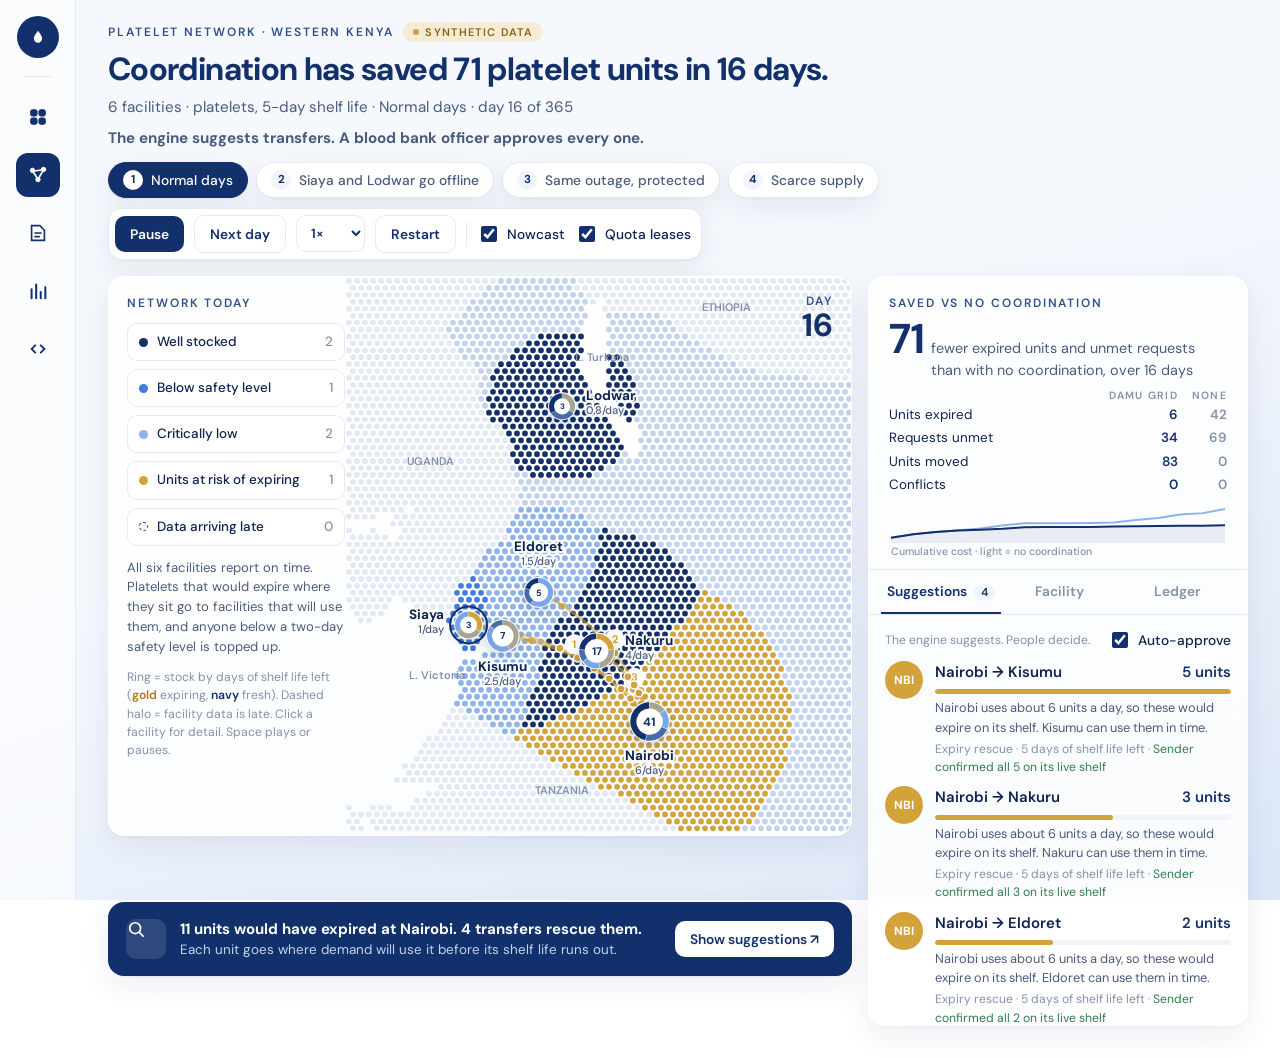
==== commit d1bd14ea: "One design system across every screen, plus a submission overview page - Shared tokens (web/css/toke" ====
--- a/web/index.html
+++ b/web/index.html
@@ -11,6 +11,7 @@
 <link rel="preconnect" href="https://fonts.googleapis.com">
 <link rel="preconnect" href="https://fonts.gstatic.com" crossorigin>
 <link rel="stylesheet" href="https://fonts.googleapis.com/css2?family=DM+Sans:opsz,wght@9..40,400;9..40,500;9..40,600;9..40,700&display=swap">
+<link rel="stylesheet" href="css/tokens.css">
 <link rel="stylesheet" href="css/app.css">
 </head>
 <body>
@@ -19,7 +20,9 @@
     <svg viewBox="0 0 32 32" aria-hidden="true"><path d="M16 7c3.4 4.6 6 8 6 11.2a6 6 0 0 1-12 0C10 15 12.6 11.6 16 7z"/></svg>
   </a>
   <span class="sep" aria-hidden="true"></span>
-  <a class="ico on" href="./" aria-current="page" title="Live network map" aria-label="Live network map">
+  <a class="ico" href="overview.html" title="Overview" aria-label="Overview">
+    <svg viewBox="0 0 24 24" aria-hidden="true"><rect x="4" y="4" width="7" height="7" rx="2"/><rect x="13" y="4" width="7" height="7" rx="2"/><rect x="4" y="13" width="7" height="7" rx="2"/><rect x="13" y="13" width="7" height="7" rx="2"/></svg></a>
+  <a class="ico on" href="./" aria-current="page" title="Live demo" aria-label="Live demo">
     <svg viewBox="0 0 24 24" aria-hidden="true"><circle cx="6" cy="7" r="2.4"/><circle cx="18" cy="6" r="2.4"/><circle cx="12" cy="17" r="2.4"/><path d="M8 7.6l8-1M7 9l4 6M17 8l-4 7" fill="none" stroke-width="1.8"/></svg></a>
   <a class="ico" href="method.html" title="How it works" aria-label="How it works">
     <svg viewBox="0 0 24 24" aria-hidden="true"><path d="M5 4h9l5 5v11H5z" fill="none" stroke-width="1.8"/><path d="M8 12h8M8 16h6" fill="none" stroke-width="1.8"/></svg></a>
@@ -34,6 +37,7 @@
     <div class="eyebrow">Platelet network · Western Kenya <span class="pill-demo"><i></i>Synthetic data</span></div>
     <h1 id="headline">Coordination is moving platelets before they expire.</h1>
     <p class="sub" id="subline"></p>
+    <p class="sub"><b>The engine suggests transfers. A blood bank officer approves every one.</b></p>
     <div class="controls">
       <div class="chips" id="story" role="tablist" aria-label="Guided scenarios"></div>
       <div class="dock" role="group" aria-label="Playback and engine layers">
--- a/web/css/tokens.css
+++ b/web/css/tokens.css
@@ -0,0 +1,55 @@
+/* Damu Grid design system: shared by every screen (demo, overview, how it works, evidence).
+   Visual language shared with SME Export Passport: DM Sans, navy + blue tints + gold, soft cards. Light theme only. */
+:root{
+  --bg1:#f5f8fd; --bg2:#dce6f7;
+  --card:rgba(255,255,255,.86); --card-solid:#ffffff; --card-line:rgba(255,255,255,.9);
+  --ink:#0f2350; --ink-2:#4a5b7d; --muted:#8391ab; --line:#e4eaf4; --soft:#f1f5fb; --eyebrow:#31518b;
+  --navy:#12306b; --blue:#3f7ee0; --blue-2:#8db3ee; --pale:#cfdcf3; --gold:#d4a23a; --gold-ink:#a9781a; --gold-soft:#f6ecd6;
+  --red:#cf4a3f; --ok:#2f7d4f;
+  --dot-land:#e3e9f3; --dot-ken:#c3d3ee;
+  --life1:#d4a23a; --life2:#7aa5e8; --life3:#12306b;
+  --shadow:0 1px 2px rgba(15,35,80,.04),0 10px 30px rgba(15,35,80,.07);
+  --radius:16px;
+  --f:"DM Sans",ui-sans-serif,system-ui,-apple-system,"Segoe UI",sans-serif;
+  --f-code:"IBM Plex Mono",ui-monospace,Consolas,monospace;
+  color-scheme:light;
+}
+*{box-sizing:border-box}
+html,body{min-height:100%}
+body{margin:0;font:15px/1.5 var(--f);color:var(--ink);background:linear-gradient(160deg,var(--bg1) 0%,var(--bg1) 45%,var(--bg2) 100%) fixed;display:grid;grid-template-columns:76px minmax(0,1fr)}
+a{color:var(--blue)}
+:focus-visible{outline:2px solid var(--blue);outline-offset:2px}
+[hidden]{display:none!important}
+
+/* type */
+.eyebrow{font:600 12px var(--f);letter-spacing:.16em;text-transform:uppercase;color:var(--eyebrow);display:flex;align-items:center;gap:10px;flex-wrap:wrap}
+h1{margin:0;font:700 clamp(1.5rem,2.6vw,2rem)/1.2 var(--f);letter-spacing:-.02em;color:var(--navy);text-wrap:balance}
+.sub{margin:0;color:var(--ink-2);font-size:.95rem;max-width:78ch}
+.head{display:grid;gap:8px}
+.pill-demo{display:inline-flex;align-items:center;gap:6px;background:var(--gold-soft);color:#8a6414;border-radius:999px;padding:3px 10px;font:600 11px var(--f);letter-spacing:.12em}
+.pill-demo i{width:6px;height:6px;border-radius:50%;background:var(--gold)}
+
+/* rail */
+.rail{position:sticky;top:0;height:100vh;display:flex;flex-direction:column;align-items:center;gap:14px;padding:16px 0;background:rgba(255,255,255,.55);border-right:1px solid var(--line);z-index:5}
+.mark{width:42px;height:42px;border-radius:50%;background:var(--navy);display:grid;place-items:center}
+.mark svg{width:22px;height:22px;fill:#fff}
+.sep{width:28px;height:1px;background:var(--line);margin:4px 0}
+.ico{width:44px;height:44px;border-radius:12px;display:grid;place-items:center;color:var(--navy)}
+.ico svg{width:22px;height:22px;fill:currentColor;stroke:currentColor}
+.ico:hover{background:var(--soft)}
+.ico.on{background:var(--navy);color:#fff}
+@media (max-width:760px){body{grid-template-columns:1fr}.rail{position:static;height:auto;flex-direction:row;justify-content:center;flex-wrap:wrap;padding:8px}.sep{display:none}}
+
+/* surfaces */
+.card{background:var(--card);border:1px solid var(--card-line);border-radius:var(--radius);box-shadow:var(--shadow);backdrop-filter:blur(6px)}
+
+/* controls */
+.btn{font:600 .86rem var(--f);background:var(--navy);color:#fff;border:0;border-radius:10px;padding:9px 15px;cursor:pointer;white-space:nowrap}
+.btn.ghost{background:var(--card-solid);color:var(--navy);border:1px solid var(--line)}
+.btn.light{background:#fff;color:var(--navy)}
+.btn.small{padding:5px 11px;font-size:.78rem;border-radius:8px}
+.btn.no{background:var(--card-solid);color:var(--ink-2);border:1px solid var(--line)}
+select,input[type=number]{font:600 .84rem var(--f);background:var(--card-solid);color:var(--navy);border:1px solid var(--line);border-radius:10px;padding:8px 10px}
+input[type=range],input[type=checkbox]{accent-color:var(--navy)}
+.switch{white-space:nowrap;display:flex;align-items:center;gap:7px;cursor:pointer;font-size:.86rem;font-weight:500;color:var(--ink)}
+.switch input{width:16px;height:16px}
--- a/web/css/app.css
+++ b/web/css/app.css
@@ -1,41 +1,6 @@
-/* Damu Grid · visual language shared with SME Export Passport (DM Sans, navy + blue tints + gold, dot map, soft cards). */
-:root{
-  --bg1:#f5f8fd; --bg2:#dce6f7;
-  --card:rgba(255,255,255,.86); --card-solid:#ffffff; --card-line:rgba(255,255,255,.9);
-  --ink:#0f2350; --ink-2:#4a5b7d; --muted:#8391ab; --line:#e4eaf4; --soft:#f1f5fb;
-  --navy:#12306b; --blue:#3f7ee0; --blue-2:#8db3ee; --pale:#cfdcf3; --gold:#d4a23a; --gold-soft:#f6ecd6;
-  --red:#cf4a3f; --ok:#2f7d4f;
-  --dot-land:#e3e9f3; --dot-ken:#c3d3ee;
-  --life1:#d4a23a; --life2:#7aa5e8; --life3:#12306b;
-  --shadow:0 1px 2px rgba(15,35,80,.04),0 10px 30px rgba(15,35,80,.07);
-  --f:"DM Sans",ui-sans-serif,system-ui,-apple-system,"Segoe UI",sans-serif;
-  color-scheme:light;
-}
-*{box-sizing:border-box}
-html,body{min-height:100%}
-body{margin:0;font:15px/1.5 var(--f);color:var(--ink);background:linear-gradient(160deg,var(--bg1) 0%,var(--bg1) 45%,var(--bg2) 100%) fixed;display:grid;grid-template-columns:76px minmax(0,1fr)}
-a{color:var(--blue)}
-:focus-visible{outline:2px solid var(--blue);outline-offset:2px}
-[hidden]{display:none!important}
-.eyebrow{font:600 12px var(--f);letter-spacing:.16em;text-transform:uppercase;color:#31518b;display:flex;align-items:center;gap:10px;flex-wrap:wrap}
-
-/* rail */
-.rail{position:sticky;top:0;height:100vh;display:flex;flex-direction:column;align-items:center;gap:14px;padding:16px 0;background:rgba(255,255,255,.55);border-right:1px solid var(--line)}
-.mark{width:42px;height:42px;border-radius:50%;background:var(--navy);display:grid;place-items:center}
-.mark svg{width:22px;height:22px;fill:#fff}
-.sep{width:28px;height:1px;background:var(--line);margin:4px 0}
-.ico{width:44px;height:44px;border-radius:12px;display:grid;place-items:center;color:var(--navy)}
-.ico svg{width:22px;height:22px;fill:currentColor;stroke:currentColor}
-.ico:hover{background:var(--soft)}
-.ico.on{background:var(--navy);color:#fff}
-
+/* Damu Grid live demo: layout and components specific to the control room. Shared tokens live in tokens.css. */
 /* page */
 .page{padding:22px clamp(16px,2.6vw,32px) 32px;display:grid;gap:16px;min-width:0}
-.head{display:grid;gap:8px}
-.pill-demo{display:inline-flex;align-items:center;gap:6px;background:var(--gold-soft);color:#8a6414;border-radius:999px;padding:3px 10px;font:600 11px var(--f);letter-spacing:.12em}
-.pill-demo i{width:6px;height:6px;border-radius:50%;background:var(--gold)}
-h1{margin:0;font:700 clamp(1.5rem,2.6vw,2rem)/1.2 var(--f);letter-spacing:-.02em;color:var(--navy);text-wrap:balance}
-.sub{margin:0;color:var(--ink-2);font-size:.92rem}
 .chips{display:flex;flex-wrap:wrap;gap:8px}
 .chip{font:500 .86rem var(--f);background:var(--card-solid);color:var(--ink-2);border:1px solid var(--line);border-radius:999px;padding:7px 14px;cursor:pointer;display:flex;gap:8px;align-items:center;box-shadow:var(--shadow)}
 .chip b{width:20px;height:20px;border-radius:50%;display:grid;place-items:center;background:var(--soft);color:var(--navy);font-size:.72rem}
@@ -45,7 +10,6 @@
 /* grid */
 .grid{display:grid;grid-template-columns:minmax(0,1fr) 380px;grid-template-areas:"map side" "banner side";gap:16px;align-items:start}
 @media (max-width:1100px){.grid{grid-template-columns:1fr;grid-template-areas:"map" "banner" "side"}}
-.card{background:var(--card);border:1px solid var(--card-line);border-radius:16px;box-shadow:var(--shadow);backdrop-filter:blur(6px)}
 .mapcard{grid-area:map;position:relative;min-height:560px;display:grid;grid-template-columns:236px minmax(0,1fr);overflow:hidden}
 @media (max-width:760px){.mapcard{grid-template-columns:1fr;min-height:0}}
 .maplegend{padding:18px 0 18px 18px;display:grid;gap:12px;align-content:start;z-index:1}
@@ -126,15 +90,7 @@
 @media (max-width:640px){.banner{grid-template-columns:1fr}.bico{display:none}}
 
 /* controls */
-.btn{font:600 .86rem var(--f);background:var(--navy);color:#fff;border:0;border-radius:10px;padding:9px 15px;cursor:pointer;white-space:nowrap}
-.btn.ghost{background:var(--card-solid);color:var(--navy);border:1px solid var(--line)}
-.btn.light{background:#fff;color:var(--navy)}
-.btn.small{padding:5px 11px;font-size:.78rem;border-radius:8px}
-.btn.no{background:var(--card-solid);color:var(--ink-2);border:1px solid var(--line)}
-select{font:600 .84rem var(--f);background:var(--card-solid);color:var(--navy);border:1px solid var(--line);border-radius:10px;padding:8px 10px}
-.switch{white-space:nowrap;display:flex;align-items:center;gap:7px;cursor:pointer;font-size:.86rem;font-weight:500;color:var(--ink)}
-.switch input{accent-color:var(--navy);width:16px;height:16px}
 .controls{display:flex;flex-wrap:wrap;gap:10px 16px;align-items:center;justify-content:space-between;margin-top:4px}
 .dock{display:flex;flex-wrap:wrap;gap:8px 10px;align-items:center;background:var(--card-solid);border:1px solid var(--line);border-radius:14px;padding:6px 10px 6px 6px;box-shadow:var(--shadow)}
 .vsep{width:1px;height:24px;background:var(--line)}
-@media (max-width:760px){body{grid-template-columns:1fr}.rail{position:static;height:auto;flex-direction:row;justify-content:center;padding:8px}.sep{display:none}}
+@media (max-width:760px){.daybadge{display:none}}
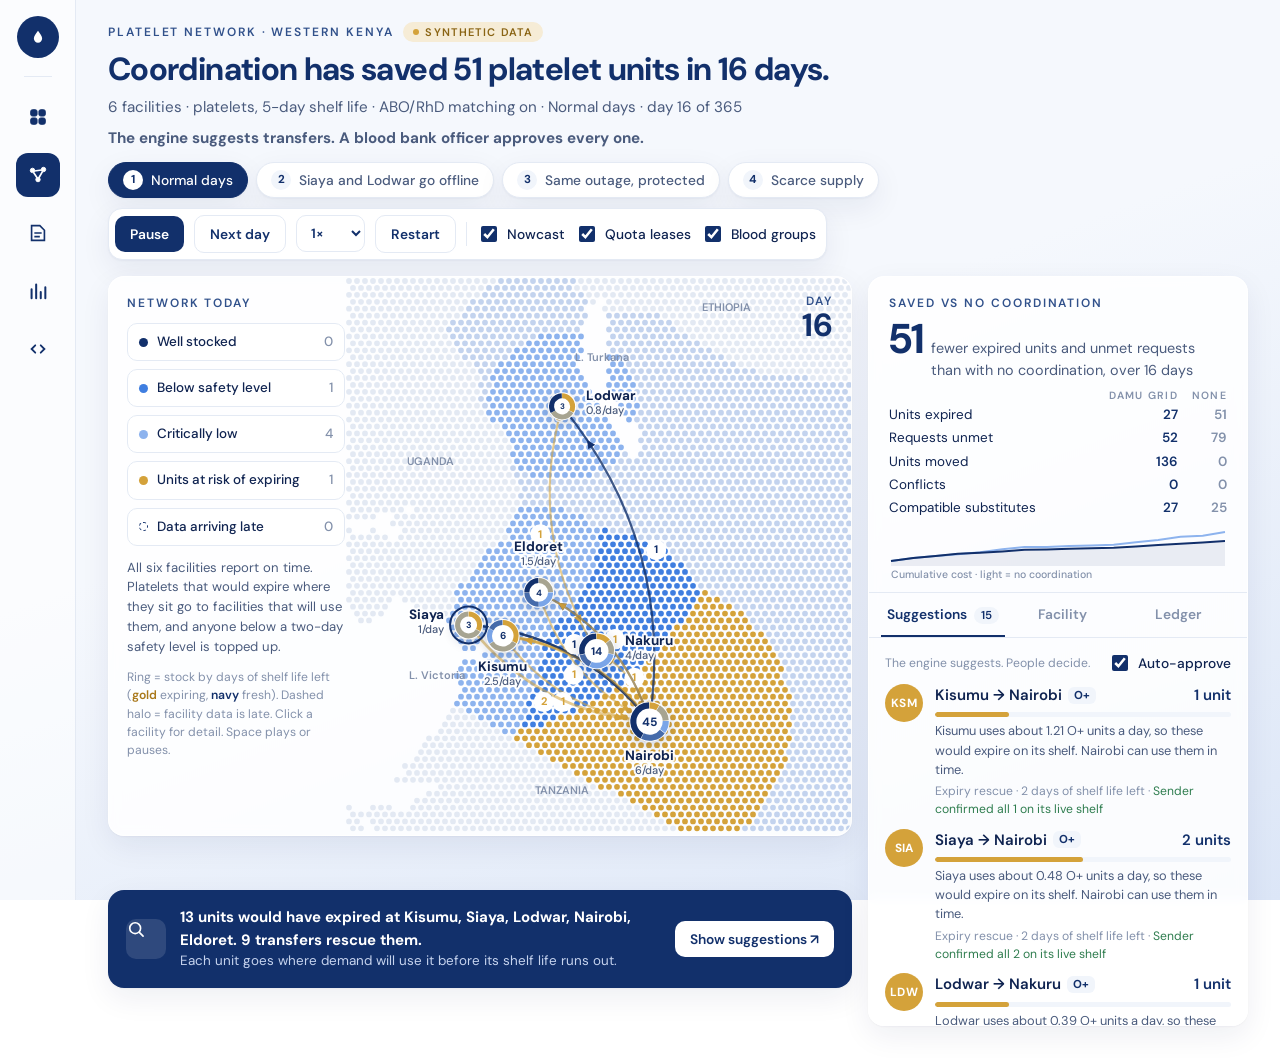
==== commit 3ecf7418: "Add ABO/RhD blood-group matching to the engine, demo and docs - perishnet/groups.py: stock per facil" ====
--- a/web/index.html
+++ b/web/index.html
@@ -48,6 +48,7 @@
     <span class="vsep" aria-hidden="true"></span>
     <label class="switch"><input type="checkbox" id="l-now" checked><span>Nowcast</span></label>
     <label class="switch"><input type="checkbox" id="l-lease" checked><span>Quota leases</span></label>
+        <label class="switch"><input type="checkbox" id="l-groups" checked><span>Blood groups</span></label>
   </div>
     </div>
   </header>
--- a/web/css/app.css
+++ b/web/css/app.css
@@ -94,3 +94,16 @@
 .dock{display:flex;flex-wrap:wrap;gap:8px 10px;align-items:center;background:var(--card-solid);border:1px solid var(--line);border-radius:14px;padding:6px 10px 6px 6px;box-shadow:var(--shadow)}
 .vsep{width:1px;height:24px;background:var(--line)}
 @media (max-width:760px){.daybadge{display:none}}
+
+/* blood groups */
+.item .t .route{display:flex;align-items:center;gap:6px;color:var(--ink)}
+.grp{font-style:normal;font:700 .72rem var(--f);background:var(--soft);color:var(--navy);border-radius:6px;padding:1px 6px}
+.grp.neg{background:var(--gold-soft);color:#8a6414}
+.ggrid{display:grid;grid-template-columns:repeat(4,1fr);gap:6px;margin-top:8px}
+.gc{background:var(--soft);border-radius:10px;padding:7px 8px;display:grid}
+.gc b{font-size:.8rem;color:var(--navy)}
+.gc span{font:700 1.05rem var(--f);color:var(--ink);font-variant-numeric:tabular-nums}
+.gc small{font-size:.66rem;color:var(--muted)}
+.gc.neg{background:var(--gold-soft)}
+.gc.low span{color:var(--red)}
+.gc.zero{opacity:.6}
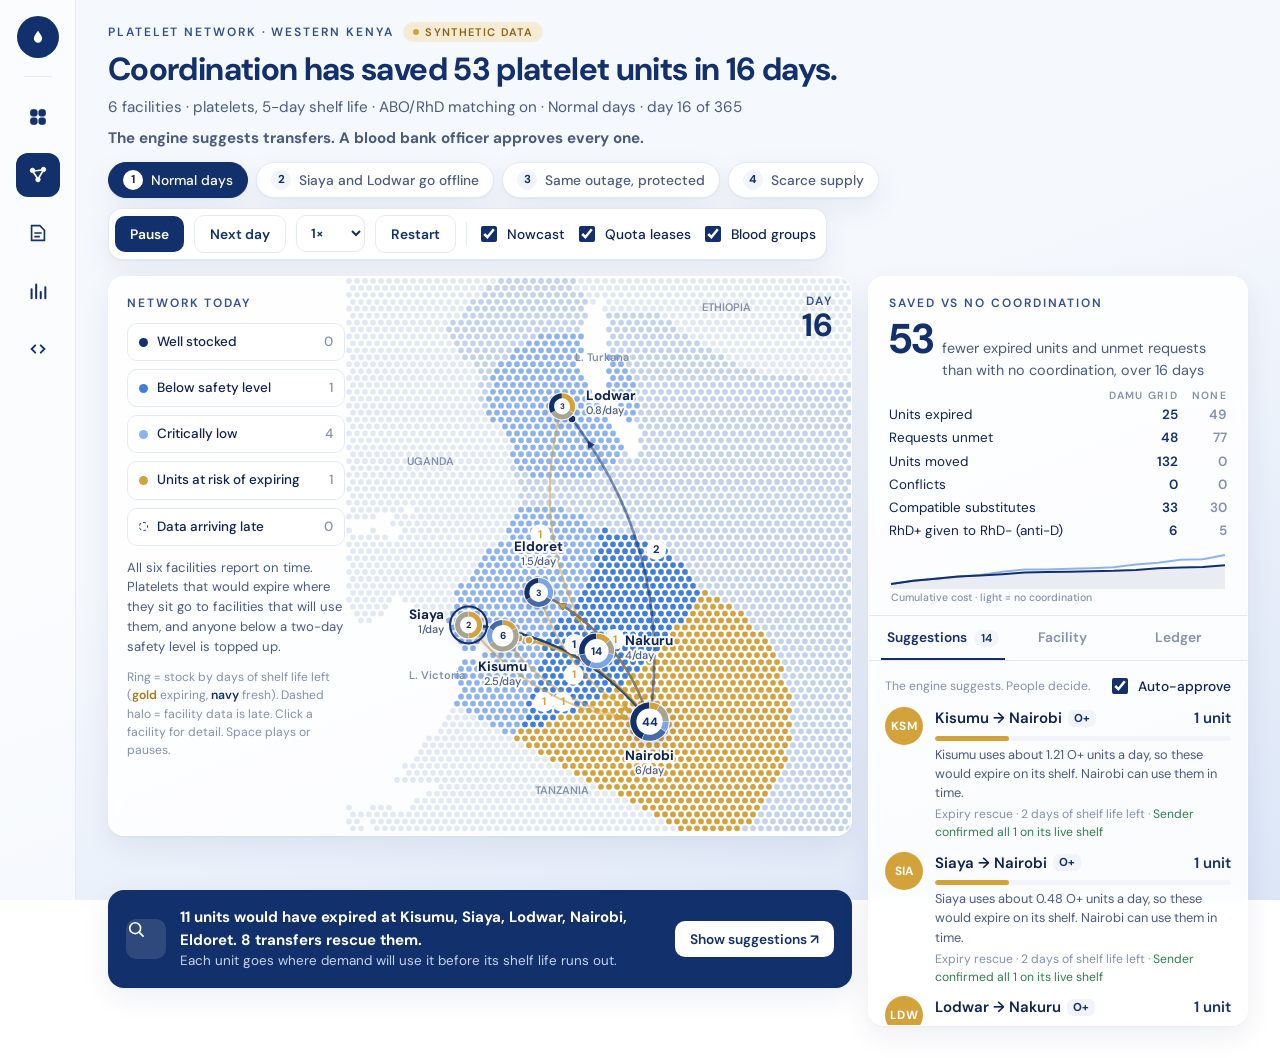
==== commit e9260fbb: "Platelet RhD rule for blood groups and an illustrative FHIR R5 export - Blood groups: new default "p" ====
--- a/web/index.html
+++ b/web/index.html
@@ -96,10 +96,19 @@
       <button class="btn light" id="b-act"></button>
     </section>
   </main>
+  <dialog class="fhir" id="fhir" aria-labelledby="fhir-title">
+    <div class="fhir-head">
+      <div><div class="eyebrow">Interoperability · FHIR R5</div><h2 id="fhir-title">Facility shelf as FHIR</h2>
+        <p class="hint" id="fhir-sub"></p></div>
+      <div class="fhir-act"><button class="btn ghost" id="fhir-copy">Copy JSON</button><button class="btn" id="fhir-close">Close</button></div>
+    </div>
+    <pre id="fhir-json"></pre>
+  </dialog>
 
 </div>
 
 <script src="js/engine.js"></script>
+<script src="js/fhir.js"></script>
 <script src="js/app.js"></script>
 </body>
 </html>
--- a/web/css/app.css
+++ b/web/css/app.css
@@ -107,3 +107,12 @@
 .gc.neg{background:var(--gold-soft)}
 .gc.low span{color:var(--red)}
 .gc.zero{opacity:.6}
+
+/* FHIR dialog */
+.fhir{overflow:hidden;width:min(860px,calc(100vw - 32px));max-height:min(84vh,820px);border:0;border-radius:16px;padding:0;box-shadow:0 24px 60px rgba(15,35,80,.25);color:var(--ink)}
+.fhir::backdrop{background:rgba(15,35,80,.35)}
+.fhir-head{display:flex;flex-wrap:wrap;gap:12px;justify-content:space-between;align-items:flex-start;padding:18px 20px;border-bottom:1px solid var(--line)}
+.fhir-head h2{margin:4px 0 2px;font:700 1.15rem var(--f);color:var(--navy)}
+.fhir-head .hint{max-width:60ch}
+.fhir-act{display:flex;gap:8px}
+.fhir pre{margin:0;padding:16px 20px;overflow:auto;max-height:calc(min(84vh,820px) - 120px);font:12px/1.5 var(--f-code,ui-monospace,Consolas,monospace);background:var(--soft);color:var(--ink)}
